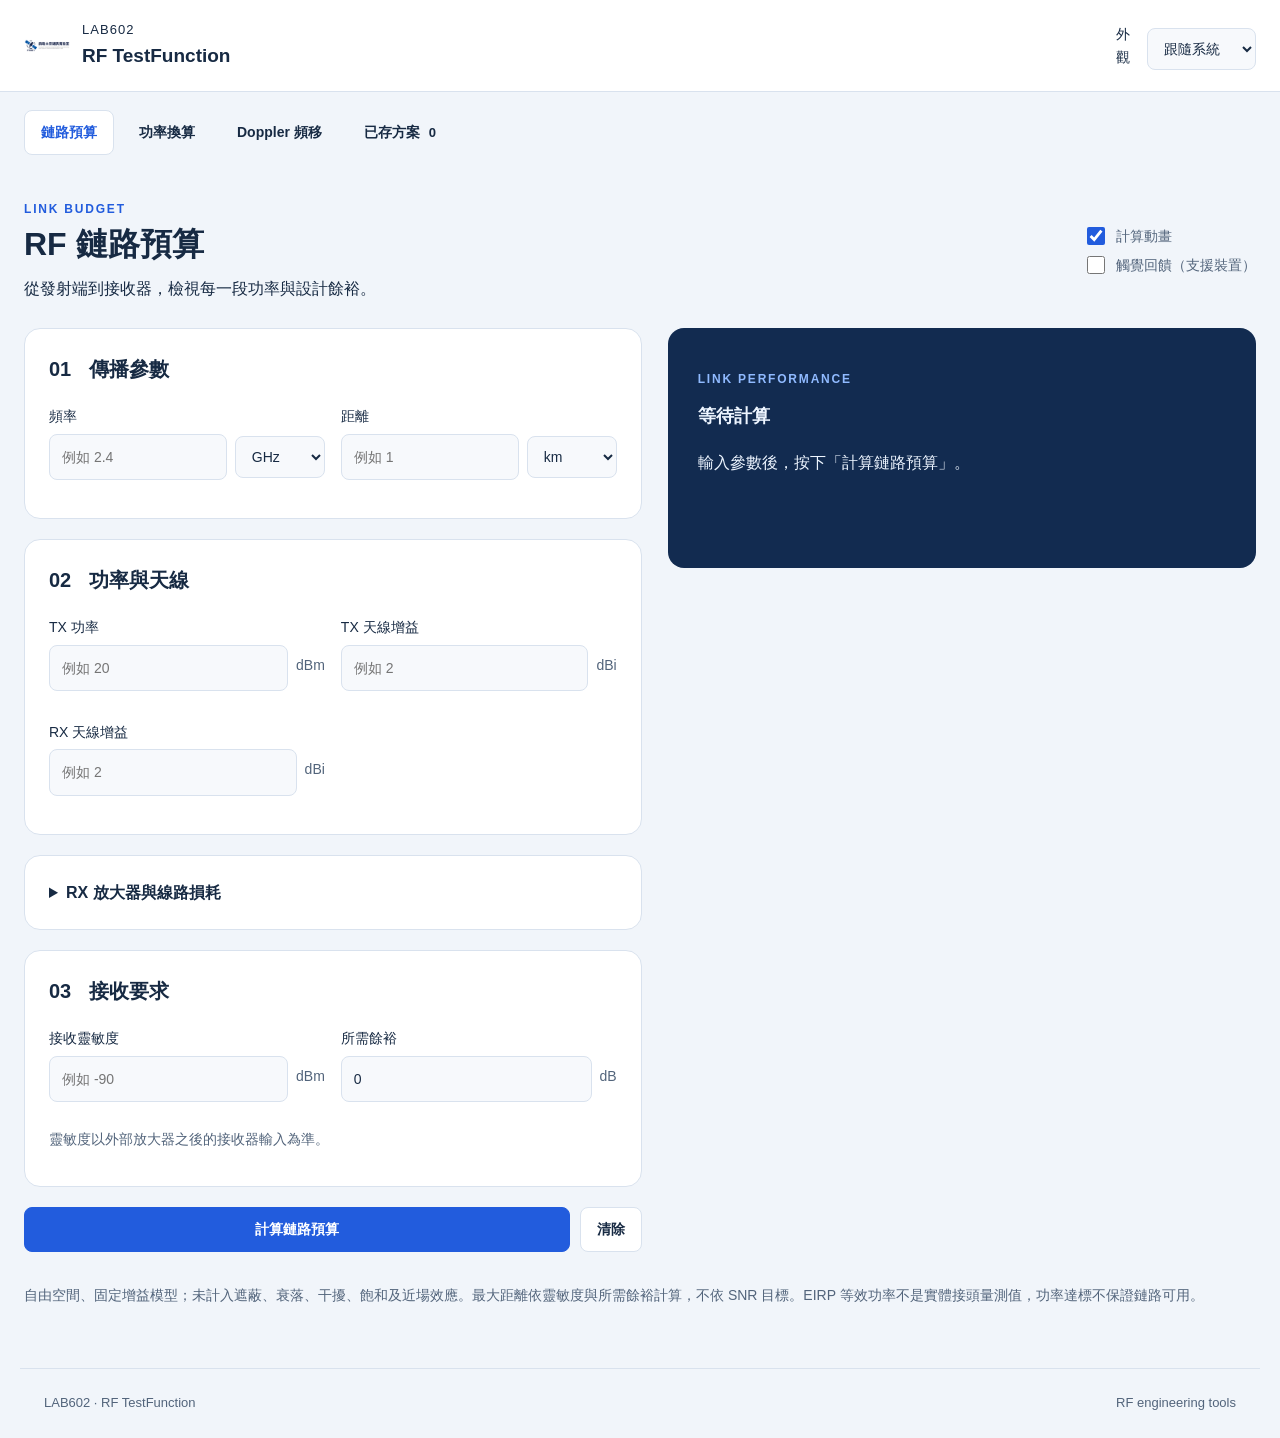
==== index.html @ b8f19432 "Port RF tools to web with GitHub Pages deployment" ====
<!doctype html><html lang="zh-Hant"><head><meta charset="utf-8"><meta name="viewport" content="width=device-width,initial-scale=1"><meta name="description" content="LAB602 RF 工具：鏈路預算、FSPL、功率換算、Doppler 頻移與方案分析。"><title>RF TestFunction · LAB602</title><link rel="icon" href="./logo.png"><link rel="stylesheet" href="./style.css"><script type="module" src="./app.mjs"></script></head><body><a class="skip" href="#main">跳至主要內容</a><header><div class="brand"><img src="./logo.png" alt="LAB602" width="46" height="46"><div>LAB602 <strong>RF TestFunction</strong></div></div><label class="theme">外觀 <select id="theme"><option value="system">跟隨系統</option><option value="light">淺色</option><option value="dark">深色</option></select></label></header><nav aria-label="主要工具"><button data-tab="budget" aria-current="page">鏈路預算</button><button data-tab="power">功率換算</button><button data-tab="doppler">Doppler 頻移</button><button data-tab="plans">已存方案 <span id="count">0</span></button></nav><main id="main"><section id="budget" class="page"><div class="heading"><div><p class="eyebrow">LINK BUDGET</p><h1>RF 鏈路預算</h1><p>從發射端到接收器，檢視每一段功率與設計餘裕。</p></div><div class="settings"><label><input type="checkbox" id="animation" checked> 計算動畫</label><label><input type="checkbox" id="haptics"> 觸覺回饋（支援裝置）</label></div></div><div class="workspace"><form id="budget-form" novalidate><article><h2>01 <span>傳播參數</span></h2><div id="propagation" class="fields"></div></article><article><h2>02 <span>功率與天線</span></h2><div id="antenna" class="fields"></div></article><details><summary>RX 放大器與線路損耗</summary><div id="losses" class="fields"></div><p class="hint">TX：發射器 → 線纜 → 天線<br>RX：天線 → 線纜 → 放大器 → 接收器。無放大器時填 0 dB。</p></details><article><h2>03 <span>接收要求</span></h2><div id="requirements" class="fields"></div><p class="hint">靈敏度以外部放大器之後的接收器輸入為準。</p></article><p id="error" role="alert" class="error"></p><div class="actions"><button class="primary" type="submit">計算鏈路預算</button><button type="button" id="clear">清除</button><button type="button" id="undo" hidden>復原清除</button></div></form><div><article id="result" class="result" aria-live="polite"><p class="eyebrow">LINK PERFORMANCE</p><h2>等待計算</h2><p>輸入參數後，按下「計算鏈路預算」。</p></article><article id="breakdown" hidden></article></div></div><div id="analysis" hidden><div class="heading"><div><p class="eyebrow">LINK ANALYSIS</p><h2>距離、雜訊與實測分析</h2></div><span id="calculated-at" class="hint"></span></div><details><summary>本次計算輸入快照</summary><div id="snapshot-inputs"></div></details><article><div class="heading"><h3>距離與涵蓋範圍</h3><strong id="max-distance"></strong></div><div id="chart"></div><p class="legend"><span>━━ 預測功率</span><span>┄ 靈敏度</span><span>┄ 靈敏度 + 所需餘裕</span></p><label for="distance-slider">檢視距離（對數刻度）</label><input id="distance-slider" type="range" step="any"><p id="distance-readout" class="mono"></p></article><div class="two-col"><article><h3>雜訊與 SNR</h3><div id="noise-fields" class="fields"></div><div id="noise-results" aria-live="polite"></div><p class="hint">290 K：雜訊 = −173.975 + 10 log₁₀(BW) + NF。總系統 NF 須包含 RX 線纜、放大器及接收器，並參考至 RX 天線輸出；不能只填放大器 NF。</p></article><article><h3>實測與預測</h3><label>實測接收器輸入 (dBm)<input id="measured" inputmode="decimal" placeholder="選填"></label><p id="measurement" aria-live="polite"></p><p class="hint">量測位置為 RX 放大器之後、接收器輸入端，並維持相同操作條件。</p></article></div><article><h3>儲存與匯出</h3><label>方案名稱<input id="plan-name" placeholder="未命名鏈路"></label><label>實驗備註<textarea id="notes" rows="3"></textarea></label><div class="actions"><button class="primary" id="save">另存新方案</button><button id="pdf">PDF 報告／列印</button></div><p class="hint">方案僅儲存在此瀏覽器，不會跨裝置同步。PDF 請在列印視窗選擇「儲存為 PDF」。</p></article></div><p class="assumptions">自由空間、固定增益模型；未計入遮蔽、衰落、干擾、飽和及近場效應。最大距離依靈敏度與所需餘裕計算，不依 SNR 目標。EIRP 等效功率不是實體接頭量測值，功率達標不保證鏈路可用。</p></section><section id="power" class="page" hidden><p class="eyebrow">POWER CONVERTER</p><h1>功率換算</h1><div class="two-col"><article><label>換算方向<select id="power-direction"><option value="watts">dBm → W</option><option value="dbm">W → dBm</option></select></label><label id="power-label" for="power-input">輸入功率 (dBm)</label><input id="power-input" inputmode="decimal" placeholder="例如 30"><button id="power-clear">清除</button></article><article class="result" id="power-result" aria-live="polite"></article></div><article><h3>換算公式</h3><p class="mono">W = 10^((dBm − 30) / 10)<br>dBm = 10 log₁₀(W) + 30</p><p>0 dBm = 0.001 W · 30 dBm = 1 W · 40 dBm = 10 W</p></article></section><section id="doppler" class="page" hidden><p class="eyebrow">RF MOTION</p><h1>Doppler 頻移</h1><div class="two-col"><article><label>載波頻率<div class="input-unit"><input id="doppler-frequency" inputmode="decimal" placeholder="例如 437"><select id="doppler-frequency-unit" aria-label="載波頻率單位"><option value="1">Hz</option><option value="1000000" selected>MHz</option><option value="1000000000">GHz</option></select></div></label><label>徑向速度<div class="input-unit"><input id="doppler-speed" inputmode="decimal" placeholder="例如 7.5"><select id="doppler-speed-unit" aria-label="徑向速度單位"><option value="1">m/s</option><option value="1000" selected>km/s</option></select></div></label><label>運動方向<select id="motion"><option value="-1">靠近</option><option value="1">遠離</option></select></label><p class="hint">填入非負的視線方向速度，並非總軌道速度。</p><button id="doppler-clear">清除</button></article><article class="result" id="doppler-result" aria-live="polite"></article></div><article><h3>單程、一階近似</h3><p class="mono">Δf ≈ −f₀ × vᵣ / c<br>fᵣ = f₀ + Δf</p><p class="hint">c = 299,792,458 m/s；遠離時 vᵣ 為正。適用遠低於光速的運動，輸入上限為 0.01c。不含雙程雷達、相對論修正或軌道追蹤。</p></article></section><section id="plans" class="page" hidden><p class="eyebrow">SAVED PLANS</p><h1>已存方案</h1><p>勾選兩個方案比較。資料僅存在此瀏覽器。</p><div id="comparison"></div><div id="plan-list"></div></section></main><footer>LAB602 · RF TestFunction <span>RF engineering tools</span></footer><p id="notice" role="status" hidden></p><section id="print-report"></section></body></html>
---- style.css ----
:root{color-scheme:light;--bg:#f1f5fa;--surface:#fff;--ink:#172a43;--muted:#52647b;--line:#d9e2ee;--blue:#225cdd;--field:#f7f9fc;--orange:#b76305;--green:#168249}*{box-sizing:border-box}body{margin:0;background:var(--bg);color:var(--ink);font:16px/1.6 -apple-system,BlinkMacSystemFont,"Segoe UI",sans-serif}body[data-theme=dark]{color-scheme:dark;--bg:#0c1524;--surface:#152238;--ink:#e7eefb;--muted:#a9bbd3;--line:#30415a;--blue:#82afff;--field:#101c30;--orange:#ffbc60;--green:#64d89d}header{display:flex;justify-content:space-between;gap:20px;align-items:center;padding:20px max(24px,calc((100vw - 1240px)/2));background:var(--surface);border-bottom:1px solid var(--line)}.brand{display:flex;gap:12px;align-items:center;letter-spacing:.08em;font-size:13px}.brand strong{display:block;font-size:19px;letter-spacing:0}.brand img{object-fit:contain;background:white;border-radius:8px}.theme{display:flex;align-items:center;gap:10px;margin:0}nav{display:flex;gap:8px;max-width:1288px;margin:auto;padding:18px 24px;flex-wrap:wrap}nav button{background:transparent;border-color:transparent}nav button[aria-current]{background:var(--surface);border-color:var(--line);color:var(--blue)}#count{margin-left:5px;font-size:13px}main{max-width:1288px;margin:auto;padding:12px 24px 50px}.heading{display:flex;justify-content:space-between;align-items:center;gap:20px;margin:12px 0 24px}.heading p{margin:3px 0}.eyebrow{color:var(--blue);font-weight:700;letter-spacing:.15em;font-size:12px}h1{font-size:32px;line-height:1.3;margin:5px 0 10px}h2{font-size:20px;margin:0 0 20px}h2 span{margin-left:12px}h3{font-size:18px;margin:0 0 18px}p{margin:12px 0}.workspace{display:grid;grid-template-columns:1.05fr 1fr;gap:26px}.two-col{display:grid;grid-template-columns:1fr 1fr;gap:24px}article,details{background:var(--surface);border:1px solid var(--line);border-radius:16px;padding:24px;margin-bottom:20px}summary{cursor:pointer;font-weight:600}details[open] summary{margin-bottom:20px}.fields{display:grid;grid-template-columns:1fr 1fr;gap:16px}label{display:block;font-size:14px;font-weight:500;margin-bottom:14px}label:has(input[type=checkbox]){display:flex;gap:8px;align-items:center}input,select,textarea,button{font:inherit;color:inherit}input:not([type=checkbox]):not([type=range]),select,textarea{width:100%;background:var(--field);border:1px solid var(--line);border-radius:8px;padding:11px 12px;margin-top:6px;min-width:0}input,textarea{font-variant-numeric:tabular-nums}input[type=checkbox]{accent-color:var(--blue);width:18px;height:18px}input[type=range]{width:100%;accent-color:var(--blue)}.input-unit{display:flex;align-items:center;gap:8px}.input-unit select{width:90px;flex-shrink:0}.input-unit span{font-size:14px;color:var(--muted);white-space:nowrap}button{cursor:pointer;border:1px solid var(--line);background:var(--surface);border-radius:8px;padding:10px 16px;font-size:14px;font-weight:600;min-height:44px}button:hover{filter:brightness(.95)}button:disabled{opacity:.45;cursor:default}.primary{background:#225cdd;color:white;border-color:#225cdd}.actions{display:flex;gap:10px;flex-wrap:wrap;margin:12px 0 20px}.actions .primary{flex:1}.hint,.assumptions,.settings{font-size:14px;color:var(--muted)}.settings label{margin:5px 0}.error{color:#ce344a}.result{background:#122b50;color:#edf5ff;border:0;min-height:240px;padding:30px}.result .eyebrow{color:#90baff}.result h2{font-size:18px}.big{font:500 clamp(30px,4vw,52px)/1.3 ui-monospace,monospace;overflow-wrap:anywhere;letter-spacing:-.04em}.result small{color:#b9c9df;font-size:14px}.metrics{display:grid;grid-template-columns:1fr 1fr;gap:20px;border-top:1px solid #3b5374;padding-top:20px;margin-top:22px}.metrics strong{display:block;font-size:21px;font-variant-numeric:tabular-nums}.status{display:inline-block;padding:5px 10px;border:1px solid #6ca985;border-radius:6px;font-size:14px;color:#a0f2c7}.status.warn{border-color:#ba8b51;color:#ffd297}.stage{display:flex;gap:15px;justify-content:space-between;border-top:1px solid var(--line);padding:14px 0}.stage b{font:500 16px/1.6 ui-monospace,monospace;white-space:nowrap;color:var(--blue)}.stage small{display:block;color:var(--muted)}.mono{font-family:ui-monospace,monospace;overflow-wrap:anywhere}#analysis>.heading{margin-top:42px}#chart svg{display:block;width:100%;height:auto;min-height:210px}#chart text{fill:var(--muted);font-size:14px}#chart .grid{stroke:var(--line)}.legend{display:flex;flex-wrap:wrap;gap:18px;font-size:14px}.legend span:nth-child(1){color:var(--blue)}.legend span:nth-child(2){color:var(--orange)}.legend span:nth-child(3){color:var(--green)}.table-wrap{overflow-x:auto}table{width:100%;border-collapse:collapse;font-size:14px}th,td{text-align:left;padding:12px;border-bottom:1px solid var(--line);overflow-wrap:anywhere}.plan-title{font-size:18px}footer{max-width:1240px;margin:auto;padding:24px;border-top:1px solid var(--line);font-size:13px;color:var(--muted)}footer span{float:right}#notice{position:fixed;bottom:24px;left:50%;transform:translateX(-50%);padding:14px 24px;background:var(--ink);color:var(--surface);border-radius:10px;box-shadow:0 8px 30px #0003;max-width:90vw;z-index:5}.skip{position:absolute;top:-100px}.skip:focus{top:0;background:var(--surface);padding:15px;z-index:10}:focus-visible{outline:3px solid #568aff;outline-offset:3px}[hidden]{display:none!important}#print-report{display:none}.pulse{animation:pulse .5s ease-out}@keyframes pulse{50%{box-shadow:0 0 0 6px #5a8fff66}}@media(prefers-reduced-motion:reduce){*{animation:none!important;scroll-behavior:auto!important}}@media(max-width:760px){.workspace,.two-col{grid-template-columns:1fr}.heading{align-items:flex-start;flex-direction:column}header{padding:16px;gap:12px}.brand strong{font-size:16px}.theme{font-size:13px}.theme select{max-width:100px}main{padding:8px 16px 32px}nav{padding:14px 10px;gap:2px}nav button{padding:9px 10px}article,details{padding:20px}.fields{gap:12px}.stage{flex-wrap:wrap}h1{font-size:28px}.metrics{gap:12px}.metrics strong{font-size:18px}}@media(max-width:380px){.fields,.metrics{grid-template-columns:1fr}.brand img{display:none}}@media print{@page{size:A4;margin:16mm}body{background:white;color:black}body>*{display:none!important}#print-report{display:block!important;font-size:11pt;line-height:1.5}#print-report h1{font-size:22pt}#print-report h2{font-size:15pt;margin-top:24px;break-after:avoid}#print-report p{white-space:pre-wrap;overflow-wrap:anywhere}#print-report tr{break-inside:avoid}#print-report th,#print-report td{padding:6px;border-color:#ccc}#print-report .report-notes{white-space:pre-wrap}#print-report table{font-size:10pt}}
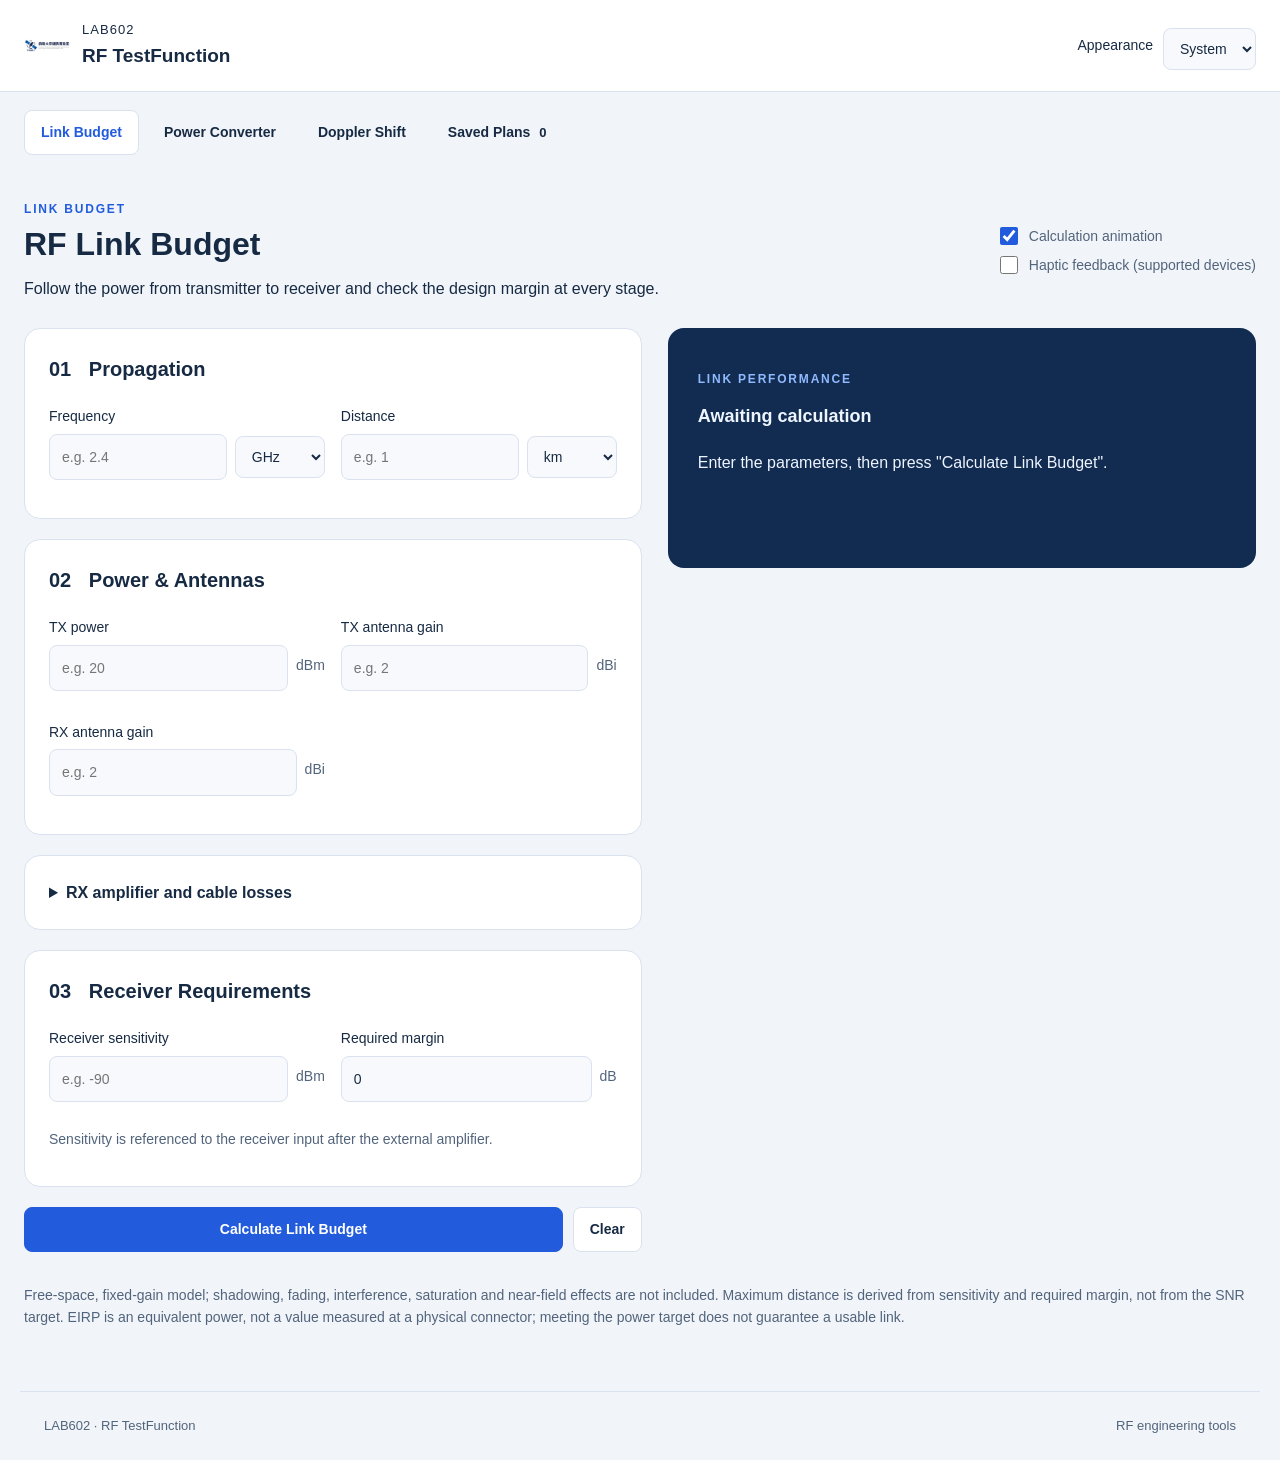
==== commit 035d231f: "Translate site UI to English" ====
--- a/index.html
+++ b/index.html
@@ -1 +1 @@
-<!doctype html><html lang="zh-Hant"><head><meta charset="utf-8"><meta name="viewport" content="width=device-width,initial-scale=1"><meta name="description" content="LAB602 RF 工具：鏈路預算、FSPL、功率換算、Doppler 頻移與方案分析。"><title>RF TestFunction · LAB602</title><link rel="icon" href="./logo.png"><link rel="stylesheet" href="./style.css"><script type="module" src="./app.mjs"></script></head><body><a class="skip" href="#main">跳至主要內容</a><header><div class="brand"><img src="./logo.png" alt="LAB602" width="46" height="46"><div>LAB602 <strong>RF TestFunction</strong></div></div><label class="theme">外觀 <select id="theme"><option value="system">跟隨系統</option><option value="light">淺色</option><option value="dark">深色</option></select></label></header><nav aria-label="主要工具"><button data-tab="budget" aria-current="page">鏈路預算</button><button data-tab="power">功率換算</button><button data-tab="doppler">Doppler 頻移</button><button data-tab="plans">已存方案 <span id="count">0</span></button></nav><main id="main"><section id="budget" class="page"><div class="heading"><div><p class="eyebrow">LINK BUDGET</p><h1>RF 鏈路預算</h1><p>從發射端到接收器，檢視每一段功率與設計餘裕。</p></div><div class="settings"><label><input type="checkbox" id="animation" checked> 計算動畫</label><label><input type="checkbox" id="haptics"> 觸覺回饋（支援裝置）</label></div></div><div class="workspace"><form id="budget-form" novalidate><article><h2>01 <span>傳播參數</span></h2><div id="propagation" class="fields"></div></article><article><h2>02 <span>功率與天線</span></h2><div id="antenna" class="fields"></div></article><details><summary>RX 放大器與線路損耗</summary><div id="losses" class="fields"></div><p class="hint">TX：發射器 → 線纜 → 天線<br>RX：天線 → 線纜 → 放大器 → 接收器。無放大器時填 0 dB。</p></details><article><h2>03 <span>接收要求</span></h2><div id="requirements" class="fields"></div><p class="hint">靈敏度以外部放大器之後的接收器輸入為準。</p></article><p id="error" role="alert" class="error"></p><div class="actions"><button class="primary" type="submit">計算鏈路預算</button><button type="button" id="clear">清除</button><button type="button" id="undo" hidden>復原清除</button></div></form><div><article id="result" class="result" aria-live="polite"><p class="eyebrow">LINK PERFORMANCE</p><h2>等待計算</h2><p>輸入參數後，按下「計算鏈路預算」。</p></article><article id="breakdown" hidden></article></div></div><div id="analysis" hidden><div class="heading"><div><p class="eyebrow">LINK ANALYSIS</p><h2>距離、雜訊與實測分析</h2></div><span id="calculated-at" class="hint"></span></div><details><summary>本次計算輸入快照</summary><div id="snapshot-inputs"></div></details><article><div class="heading"><h3>距離與涵蓋範圍</h3><strong id="max-distance"></strong></div><div id="chart"></div><p class="legend"><span>━━ 預測功率</span><span>┄ 靈敏度</span><span>┄ 靈敏度 + 所需餘裕</span></p><label for="distance-slider">檢視距離（對數刻度）</label><input id="distance-slider" type="range" step="any"><p id="distance-readout" class="mono"></p></article><div class="two-col"><article><h3>雜訊與 SNR</h3><div id="noise-fields" class="fields"></div><div id="noise-results" aria-live="polite"></div><p class="hint">290 K：雜訊 = −173.975 + 10 log₁₀(BW) + NF。總系統 NF 須包含 RX 線纜、放大器及接收器，並參考至 RX 天線輸出；不能只填放大器 NF。</p></article><article><h3>實測與預測</h3><label>實測接收器輸入 (dBm)<input id="measured" inputmode="decimal" placeholder="選填"></label><p id="measurement" aria-live="polite"></p><p class="hint">量測位置為 RX 放大器之後、接收器輸入端，並維持相同操作條件。</p></article></div><article><h3>儲存與匯出</h3><label>方案名稱<input id="plan-name" placeholder="未命名鏈路"></label><label>實驗備註<textarea id="notes" rows="3"></textarea></label><div class="actions"><button class="primary" id="save">另存新方案</button><button id="pdf">PDF 報告／列印</button></div><p class="hint">方案僅儲存在此瀏覽器，不會跨裝置同步。PDF 請在列印視窗選擇「儲存為 PDF」。</p></article></div><p class="assumptions">自由空間、固定增益模型；未計入遮蔽、衰落、干擾、飽和及近場效應。最大距離依靈敏度與所需餘裕計算，不依 SNR 目標。EIRP 等效功率不是實體接頭量測值，功率達標不保證鏈路可用。</p></section><section id="power" class="page" hidden><p class="eyebrow">POWER CONVERTER</p><h1>功率換算</h1><div class="two-col"><article><label>換算方向<select id="power-direction"><option value="watts">dBm → W</option><option value="dbm">W → dBm</option></select></label><label id="power-label" for="power-input">輸入功率 (dBm)</label><input id="power-input" inputmode="decimal" placeholder="例如 30"><button id="power-clear">清除</button></article><article class="result" id="power-result" aria-live="polite"></article></div><article><h3>換算公式</h3><p class="mono">W = 10^((dBm − 30) / 10)<br>dBm = 10 log₁₀(W) + 30</p><p>0 dBm = 0.001 W · 30 dBm = 1 W · 40 dBm = 10 W</p></article></section><section id="doppler" class="page" hidden><p class="eyebrow">RF MOTION</p><h1>Doppler 頻移</h1><div class="two-col"><article><label>載波頻率<div class="input-unit"><input id="doppler-frequency" inputmode="decimal" placeholder="例如 437"><select id="doppler-frequency-unit" aria-label="載波頻率單位"><option value="1">Hz</option><option value="1000000" selected>MHz</option><option value="1000000000">GHz</option></select></div></label><label>徑向速度<div class="input-unit"><input id="doppler-speed" inputmode="decimal" placeholder="例如 7.5"><select id="doppler-speed-unit" aria-label="徑向速度單位"><option value="1">m/s</option><option value="1000" selected>km/s</option></select></div></label><label>運動方向<select id="motion"><option value="-1">靠近</option><option value="1">遠離</option></select></label><p class="hint">填入非負的視線方向速度，並非總軌道速度。</p><button id="doppler-clear">清除</button></article><article class="result" id="doppler-result" aria-live="polite"></article></div><article><h3>單程、一階近似</h3><p class="mono">Δf ≈ −f₀ × vᵣ / c<br>fᵣ = f₀ + Δf</p><p class="hint">c = 299,792,458 m/s；遠離時 vᵣ 為正。適用遠低於光速的運動，輸入上限為 0.01c。不含雙程雷達、相對論修正或軌道追蹤。</p></article></section><section id="plans" class="page" hidden><p class="eyebrow">SAVED PLANS</p><h1>已存方案</h1><p>勾選兩個方案比較。資料僅存在此瀏覽器。</p><div id="comparison"></div><div id="plan-list"></div></section></main><footer>LAB602 · RF TestFunction <span>RF engineering tools</span></footer><p id="notice" role="status" hidden></p><section id="print-report"></section></body></html>
+<!doctype html><html lang="en"><head><meta charset="utf-8"><meta name="viewport" content="width=device-width,initial-scale=1"><meta name="description" content="LAB602 RF tools: link budget, FSPL, power conversion, Doppler shift and plan analysis."><title>RF TestFunction · LAB602</title><link rel="icon" href="./logo.png"><link rel="stylesheet" href="./style.css"><script type="module" src="./app.mjs"></script></head><body><a class="skip" href="#main">Skip to main content</a><header><div class="brand"><img src="./logo.png" alt="LAB602" width="46" height="46"><div>LAB602 <strong>RF TestFunction</strong></div></div><label class="theme">Appearance <select id="theme"><option value="system">System</option><option value="light">Light</option><option value="dark">Dark</option></select></label></header><nav aria-label="Main tools"><button data-tab="budget" aria-current="page">Link Budget</button><button data-tab="power">Power Converter</button><button data-tab="doppler">Doppler Shift</button><button data-tab="plans">Saved Plans <span id="count">0</span></button></nav><main id="main"><section id="budget" class="page"><div class="heading"><div><p class="eyebrow">LINK BUDGET</p><h1>RF Link Budget</h1><p>Follow the power from transmitter to receiver and check the design margin at every stage.</p></div><div class="settings"><label><input type="checkbox" id="animation" checked> Calculation animation</label><label><input type="checkbox" id="haptics"> Haptic feedback (supported devices)</label></div></div><div class="workspace"><form id="budget-form" novalidate><article><h2>01 <span>Propagation</span></h2><div id="propagation" class="fields"></div></article><article><h2>02 <span>Power &amp; Antennas</span></h2><div id="antenna" class="fields"></div></article><details><summary>RX amplifier and cable losses</summary><div id="losses" class="fields"></div><p class="hint">TX: transmitter → cable → antenna<br>RX: antenna → cable → amplifier → receiver. Enter 0 dB if there is no amplifier.</p></details><article><h2>03 <span>Receiver Requirements</span></h2><div id="requirements" class="fields"></div><p class="hint">Sensitivity is referenced to the receiver input after the external amplifier.</p></article><p id="error" role="alert" class="error"></p><div class="actions"><button class="primary" type="submit">Calculate Link Budget</button><button type="button" id="clear">Clear</button><button type="button" id="undo" hidden>Undo Clear</button></div></form><div><article id="result" class="result" aria-live="polite"><p class="eyebrow">LINK PERFORMANCE</p><h2>Awaiting calculation</h2><p>Enter the parameters, then press "Calculate Link Budget".</p></article><article id="breakdown" hidden></article></div></div><div id="analysis" hidden><div class="heading"><div><p class="eyebrow">LINK ANALYSIS</p><h2>Distance, Noise and Measurement Analysis</h2></div><span id="calculated-at" class="hint"></span></div><details><summary>Input snapshot for this calculation</summary><div id="snapshot-inputs"></div></details><article><div class="heading"><h3>Distance and Coverage</h3><strong id="max-distance"></strong></div><div id="chart"></div><p class="legend"><span>━━ Predicted power</span><span>┄ Sensitivity</span><span>┄ Sensitivity + required margin</span></p><label for="distance-slider">Inspect distance (log scale)</label><input id="distance-slider" type="range" step="any"><p id="distance-readout" class="mono"></p></article><div class="two-col"><article><h3>Noise and SNR</h3><div id="noise-fields" class="fields"></div><div id="noise-results" aria-live="polite"></div><p class="hint">290 K: noise = −173.975 + 10 log₁₀(BW) + NF. The total system NF must include the RX cable, amplifier and receiver, referred to the RX antenna output; do not enter the amplifier NF alone.</p></article><article><h3>Measured vs. Predicted</h3><label>Measured receiver input (dBm)<input id="measured" inputmode="decimal" placeholder="Optional"></label><p id="measurement" aria-live="polite"></p><p class="hint">Measure at the receiver input after the RX amplifier, under the same operating conditions.</p></article></div><article><h3>Save and Export</h3><label>Plan name<input id="plan-name" placeholder="Untitled link"></label><label>Experiment notes<textarea id="notes" rows="3"></textarea></label><div class="actions"><button class="primary" id="save">Save as New Plan</button><button id="pdf">PDF Report / Print</button></div><p class="hint">Plans are stored only in this browser and do not sync across devices. For a PDF, choose "Save as PDF" in the print dialog.</p></article></div><p class="assumptions">Free-space, fixed-gain model; shadowing, fading, interference, saturation and near-field effects are not included. Maximum distance is derived from sensitivity and required margin, not from the SNR target. EIRP is an equivalent power, not a value measured at a physical connector; meeting the power target does not guarantee a usable link.</p></section><section id="power" class="page" hidden><p class="eyebrow">POWER CONVERTER</p><h1>Power Converter</h1><div class="two-col"><article><label>Direction<select id="power-direction"><option value="watts">dBm → W</option><option value="dbm">W → dBm</option></select></label><label id="power-label" for="power-input">Input power (dBm)</label><input id="power-input" inputmode="decimal" placeholder="e.g. 30"><button id="power-clear">Clear</button></article><article class="result" id="power-result" aria-live="polite"></article></div><article><h3>Formulas</h3><p class="mono">W = 10^((dBm − 30) / 10)<br>dBm = 10 log₁₀(W) + 30</p><p>0 dBm = 0.001 W · 30 dBm = 1 W · 40 dBm = 10 W</p></article></section><section id="doppler" class="page" hidden><p class="eyebrow">RF MOTION</p><h1>Doppler Shift</h1><div class="two-col"><article><label>Carrier frequency<div class="input-unit"><input id="doppler-frequency" inputmode="decimal" placeholder="e.g. 437"><select id="doppler-frequency-unit" aria-label="Carrier frequency unit"><option value="1">Hz</option><option value="1000000" selected>MHz</option><option value="1000000000">GHz</option></select></div></label><label>Radial velocity<div class="input-unit"><input id="doppler-speed" inputmode="decimal" placeholder="e.g. 7.5"><select id="doppler-speed-unit" aria-label="Radial velocity unit"><option value="1">m/s</option><option value="1000" selected>km/s</option></select></div></label><label>Direction of motion<select id="motion"><option value="-1">Approaching</option><option value="1">Receding</option></select></label><p class="hint">Enter the non-negative line-of-sight velocity, not the total orbital velocity.</p><button id="doppler-clear">Clear</button></article><article class="result" id="doppler-result" aria-live="polite"></article></div><article><h3>One-way, first-order approximation</h3><p class="mono">Δf ≈ −f₀ × vᵣ / c<br>fᵣ = f₀ + Δf</p><p class="hint">c = 299,792,458 m/s; vᵣ is positive when receding. Valid for speeds far below the speed of light; the input limit is 0.01c. Two-way radar, relativistic corrections and orbit tracking are not included.</p></article></section><section id="plans" class="page" hidden><p class="eyebrow">SAVED PLANS</p><h1>Saved Plans</h1><p>Select two plans to compare. Data is stored only in this browser.</p><div id="comparison"></div><div id="plan-list"></div></section></main><footer>LAB602 · RF TestFunction <span>RF engineering tools</span></footer><p id="notice" role="status" hidden></p><section id="print-report"></section></body></html>
